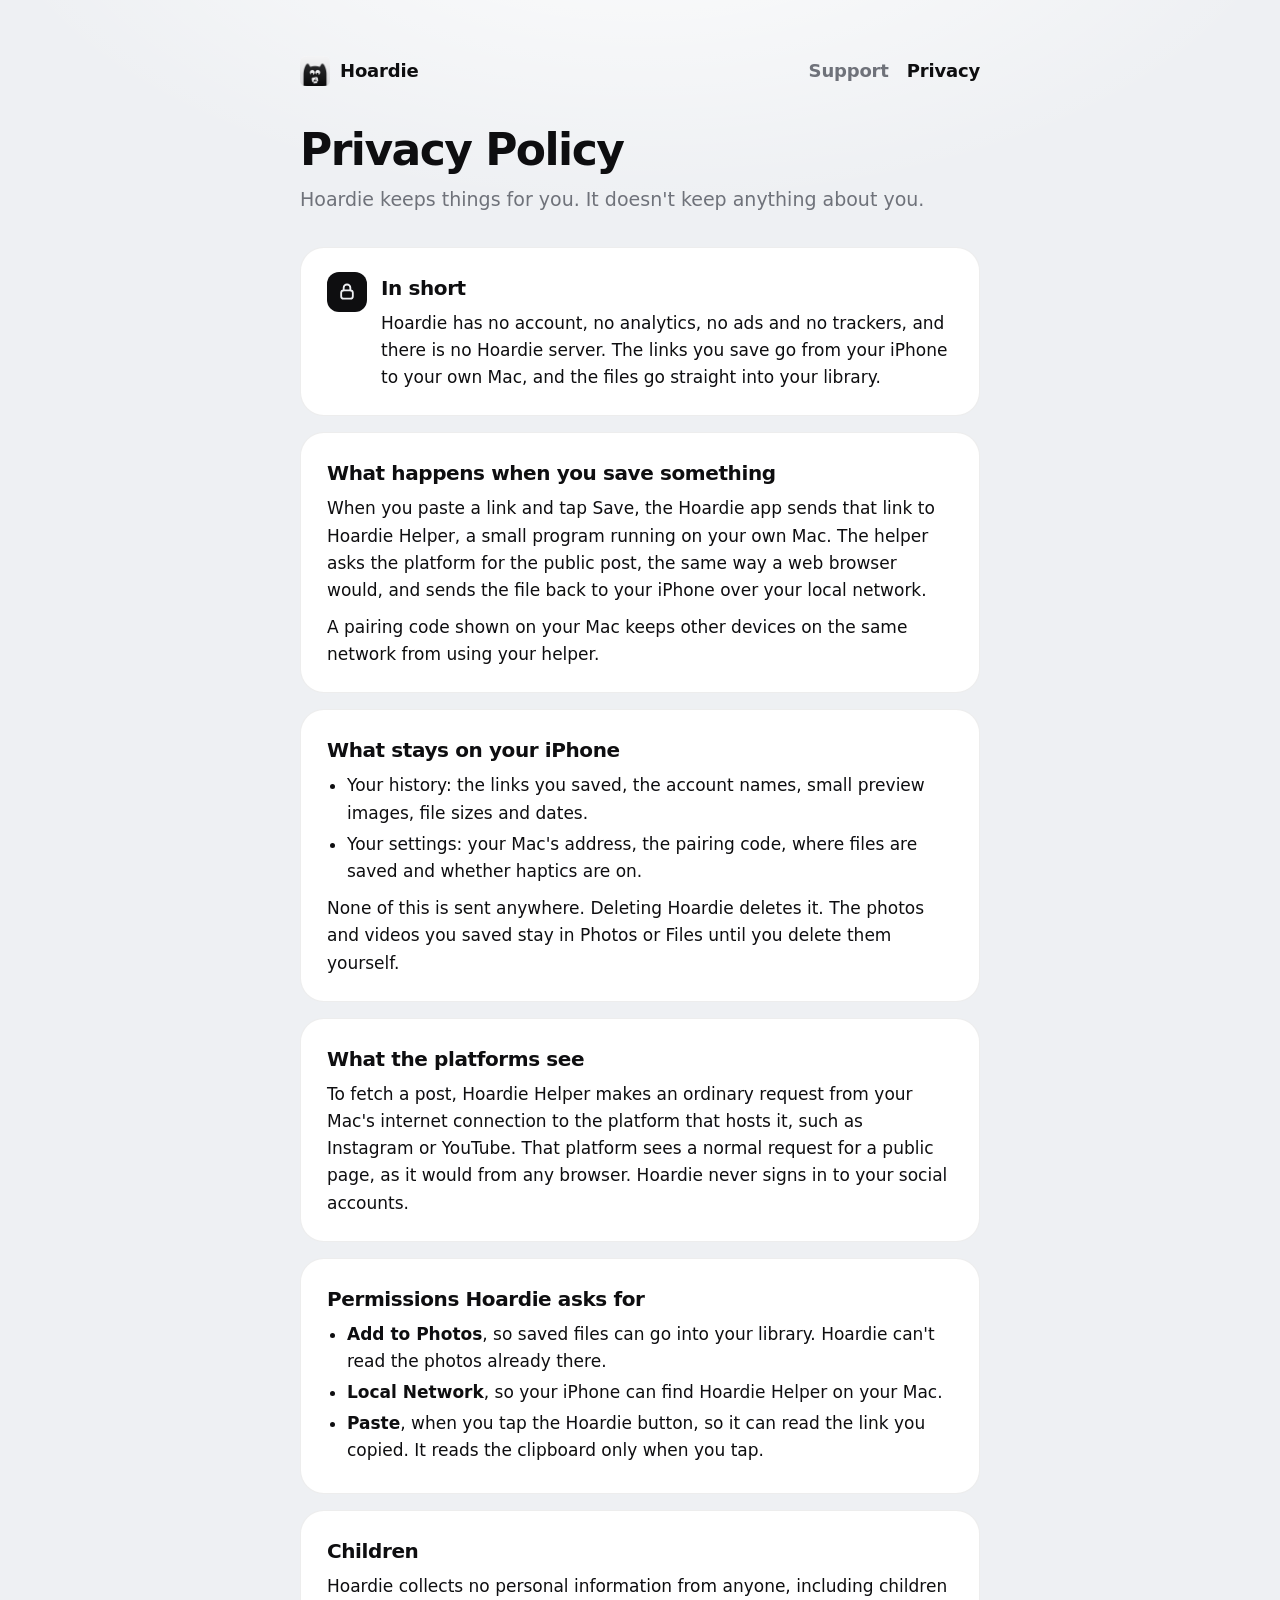
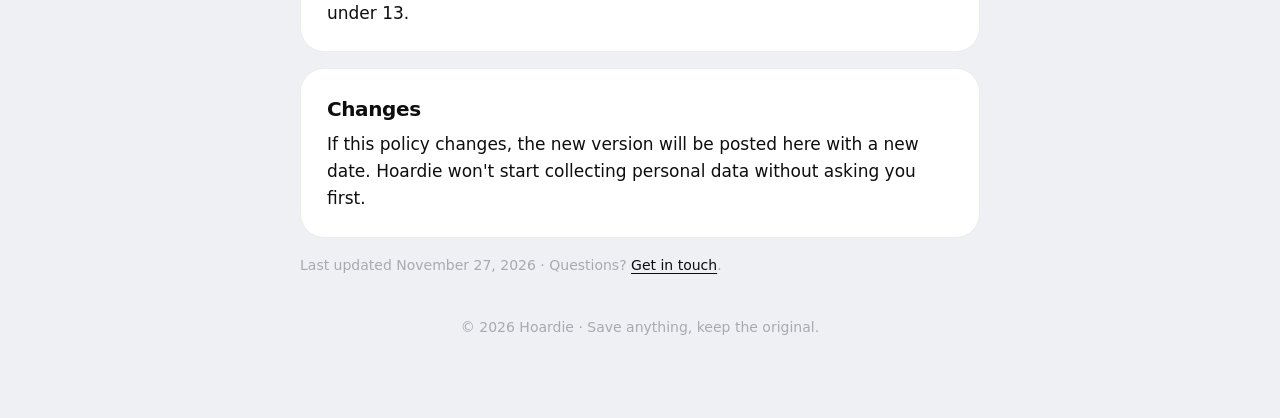
==== privacy.html @ a4700745 "Hoardie website Landing page, privacy policy, film and app screenshots.  Co-Authored-By: Claude Opus" ====
<!doctype html>
<html lang="en">
<head>
<meta charset="utf-8">
<meta name="viewport" content="width=device-width, initial-scale=1, viewport-fit=cover">
<title>Hoardie Privacy Policy</title>
<meta name="description" content="Hoardie has no account, no analytics and no server of its own. Here's what happens when you save something.">
<link rel="stylesheet" href="style.css">
<link rel="icon" href="assets/icon.png">
</head>
<body>
<main>
<header>
  <a href="./"><img src="assets/icon.png" alt=""> Hoardie</a>
  <nav><a href="./#support">Support</a><a href="privacy.html" aria-current="page">Privacy</a></nav>
</header>
<h1>Privacy Policy</h1>
<p class="lede">Hoardie keeps things for you. It doesn't keep anything about you.</p>

<div class="card highlight">
  <div class="badge"><svg viewBox="0 0 24 24" fill="none" stroke="currentColor" stroke-width="2.2" stroke-linecap="round" stroke-linejoin="round"><rect x="5" y="10" width="14" height="10" rx="3"/><path d="M8 10V7a4 4 0 0 1 8 0v3"/></svg></div>
  <div>
    <h2>In short</h2>
    <p>Hoardie has no account, no analytics, no ads and no trackers, and there is no Hoardie server. The links you save go from your iPhone to your own Mac, and the files go straight into your library.</p>
  </div>
</div>

<div class="card">
  <h2>What happens when you save something</h2>
  <p>When you paste a link and tap Save, the Hoardie app sends that link to Hoardie Helper, a small program running on your own Mac. The helper asks the platform for the public post, the same way a web browser would, and sends the file back to your iPhone over your local network.</p>
  <p>A pairing code shown on your Mac keeps other devices on the same network from using your helper.</p>
</div>

<div class="card">
  <h2>What stays on your iPhone</h2>
  <ul>
    <li>Your history: the links you saved, the account names, small preview images, file sizes and dates.</li>
    <li>Your settings: your Mac's address, the pairing code, where files are saved and whether haptics are on.</li>
  </ul>
  <p>None of this is sent anywhere. Deleting Hoardie deletes it. The photos and videos you saved stay in Photos or Files until you delete them yourself.</p>
</div>

<div class="card">
  <h2>What the platforms see</h2>
  <p>To fetch a post, Hoardie Helper makes an ordinary request from your Mac's internet connection to the platform that hosts it, such as Instagram or YouTube. That platform sees a normal request for a public page, as it would from any browser. Hoardie never signs in to your social accounts.</p>
</div>

<div class="card">
  <h2>Permissions Hoardie asks for</h2>
  <ul>
    <li><strong>Add to Photos</strong>, so saved files can go into your library. Hoardie can't read the photos already there.</li>
    <li><strong>Local Network</strong>, so your iPhone can find Hoardie Helper on your Mac.</li>
    <li><strong>Paste</strong>, when you tap the Hoardie button, so it can read the link you copied. It reads the clipboard only when you tap.</li>
  </ul>
</div>

<div class="card">
  <h2>Children</h2>
  <p>Hoardie collects no personal information from anyone, including children under 13.</p>
</div>

<div class="card">
  <h2>Changes</h2>
  <p>If this policy changes, the new version will be posted here with a new date. Hoardie won't start collecting personal data without asking you first.</p>
</div>

<p class="small">Last updated November 27, 2026 · Questions? <a href="https://github.com/haafisw/hoardie/issues/new">Get in touch</a>.</p>
<footer><p class="small">© 2026 Hoardie · Save anything, keep the original.</p></footer>
</main>
</body>
</html>
---- style.css ----
:root {
  --bg: #eef0f3; --card: #ffffff; --ink: #0e0e10; --secondary: #6f727a; --tertiary: #a7aab1;
  --edge: rgba(0,0,0,.07); --glow: rgba(255,255,255,.9);
  color-scheme: light dark;
}
@media (prefers-color-scheme: dark) {
  :root { --bg: #000; --card: #17171a; --ink: #f2f2f4; --secondary: #9c9ea6; --tertiary: #66686f;
          --edge: rgba(255,255,255,.11); --glow: rgba(255,255,255,.07); }
}
* { box-sizing: border-box; margin: 0; padding: 0; }
body {
  background: var(--bg) radial-gradient(60rem 30rem at 50% -8rem, var(--glow), transparent 70%) no-repeat;
  color: var(--ink); font: 17px/1.6 -apple-system, BlinkMacSystemFont, "SF Pro Text", system-ui, sans-serif;
  -webkit-font-smoothing: antialiased; padding: 0 max(16px, env(safe-area-inset-left));
}
main { max-width: 680px; margin: 0 auto; padding: 56px 0 80px; }
header { display: flex; align-items: center; gap: 12px; margin-bottom: 40px; }
header a { color: inherit; text-decoration: none; display: flex; align-items: center; gap: 10px; font-weight: 600; font-size: 18px; letter-spacing: -.01em; }
header img { width: 30px; height: 30px; }
nav { margin-left: auto; display: flex; gap: 18px; font-size: 15px; }
nav a { color: var(--secondary); text-decoration: none; }
nav a[aria-current] { color: var(--ink); font-weight: 600; }
h1 { font-size: clamp(32px, 6vw, 44px); line-height: 1.1; letter-spacing: -.035em; margin-bottom: 10px; }
.lede { color: var(--secondary); font-size: 19px; margin-bottom: 32px; }
.card { background: var(--card); border: 1px solid var(--edge); border-radius: 24px; padding: 24px 26px; margin-bottom: 16px; }
h2 { font-size: 20px; letter-spacing: -.02em; margin-bottom: 6px; }
p + p, ul + p, p + ul { margin-top: 10px; }
ul { padding-left: 20px; }
li { margin: 4px 0; }
.muted { color: var(--secondary); }
.small { font-size: 14px; color: var(--tertiary); }
.highlight { display: flex; gap: 14px; align-items: flex-start; }
.badge { flex: none; width: 40px; height: 40px; border-radius: 12px; display: grid; place-items: center; background: var(--ink); color: var(--bg); }
.badge svg { width: 20px; height: 20px; }
a { color: var(--ink); text-underline-offset: 3px; }
footer { margin-top: 40px; text-align: center; }
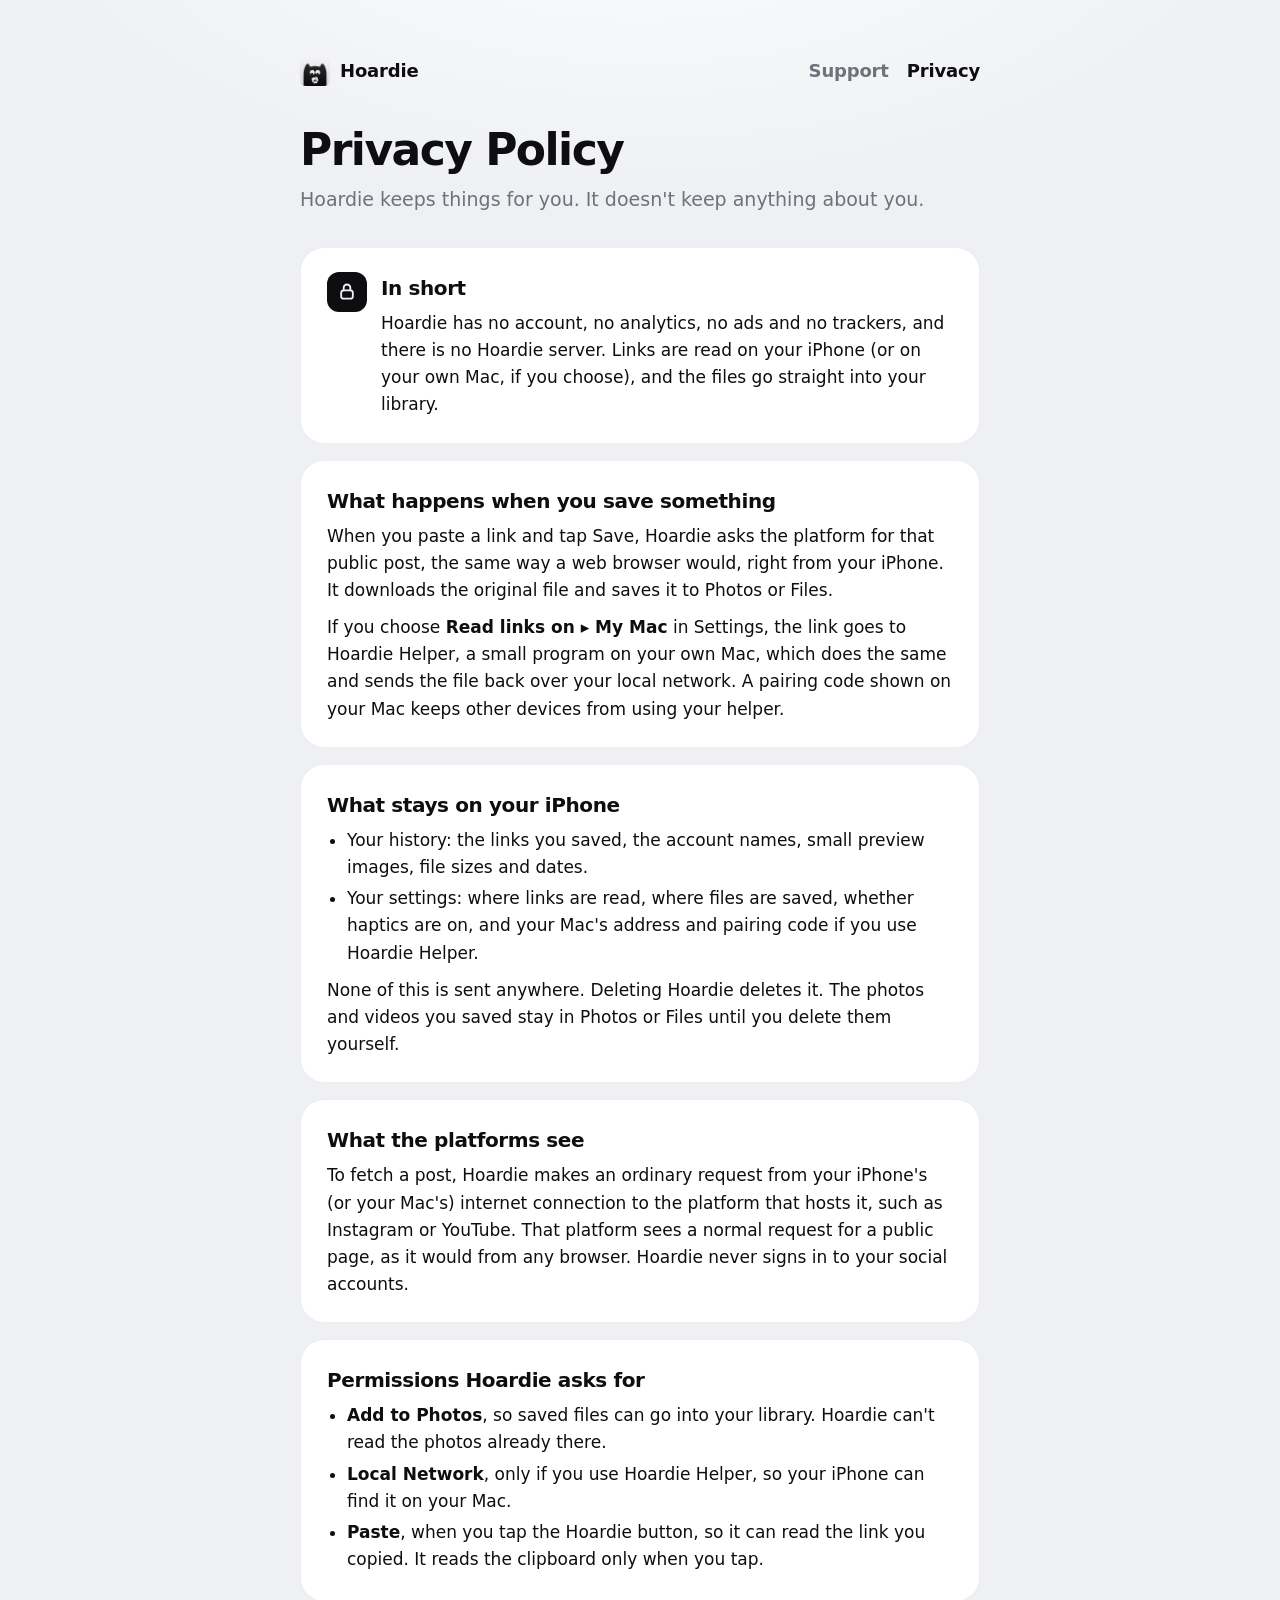
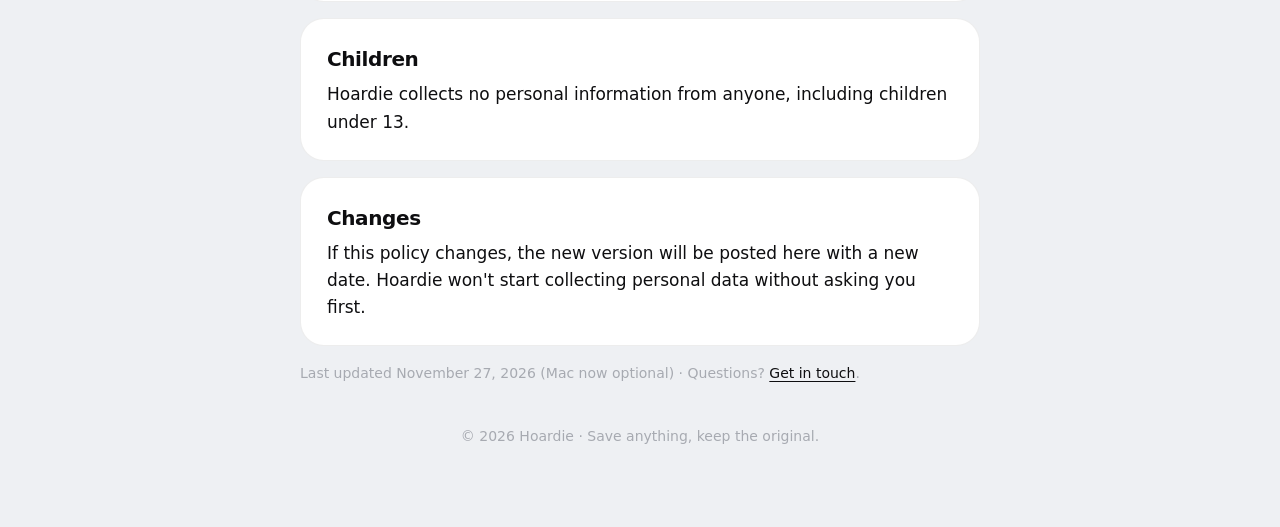
==== commit 1695f3cf: "Make the Mac optional in the site copy Hoardie now reads links on the iPhone itself; Hoardie Helper " ====
--- a/privacy.html
+++ b/privacy.html
@@ -6,7 +6,10 @@
 <title>Hoardie Privacy Policy</title>
 <meta name="description" content="Hoardie has no account, no analytics and no server of its own. Here's what happens when you save something.">
 <link rel="stylesheet" href="style.css">
-<link rel="icon" href="assets/icon.png">
+<link rel="icon" type="image/svg+xml" href="data:image/svg+xml,%3Csvg%20xmlns%3D%22http%3A%2F%2Fwww.w3.org%2F2000%2Fsvg%22%20viewBox%3D%220%200%201024%201024%22%3E%3Cdefs%3E%3ClinearGradient%20id%3D%22b%22%20x1%3D%220%22%20y1%3D%220%22%20x2%3D%220%22%20y2%3D%221%22%3E%3Cstop%20offset%3D%220%22%20stop-color%3D%22%23F5F5F6%22%2F%3E%3Cstop%20offset%3D%221%22%20stop-color%3D%22%23DCDCDF%22%2F%3E%3C%2FlinearGradient%3E%3ClinearGradient%20id%3D%22k%22%20gradientUnits%3D%22userSpaceOnUse%22%20x1%3D%220%22%20y1%3D%22250%22%20x2%3D%220%22%20y2%3D%221024%22%3E%3Cstop%20offset%3D%220%22%20stop-color%3D%22%232B2B2D%22%2F%3E%3Cstop%20offset%3D%221%22%20stop-color%3D%22%230B0B0C%22%2F%3E%3C%2FlinearGradient%3E%3CclipPath%20id%3D%22c%22%3E%3Crect%20width%3D%221024%22%20height%3D%221024%22%20rx%3D%22230%22%2F%3E%3C%2FclipPath%3E%3C%2Fdefs%3E%3Cg%20clip-path%3D%22url%28%23c%29%22%3E%3Crect%20width%3D%221024%22%20height%3D%221024%22%20fill%3D%22url%28%23b%29%22%2F%3E%3Cpath%20d%3D%22M118%2C1024%20L118%2C640%20C118%2C500%20150%2C390%20205%2C300%20C232%2C256%20284%2C250%20306%2C292%20C326%2C330%20340%2C360%20360%2C370%20C410%2C352%20460%2C344%20512%2C344%20C564%2C344%20614%2C352%20664%2C370%20C684%2C360%20698%2C330%20718%2C292%20C740%2C250%20792%2C256%20819%2C300%20C874%2C390%20906%2C500%20906%2C640%20L906%2C1024%20Z%22%20fill%3D%22url%28%23k%29%22%2F%3E%3Ccircle%20cx%3D%22420%22%20cy%3D%22560%22%20r%3D%2282%22%20fill%3D%22%23EDEDEF%22%2F%3E%3Ccircle%20cx%3D%22604%22%20cy%3D%22560%22%20r%3D%2282%22%20fill%3D%22%23EDEDEF%22%2F%3E%3Ccircle%20cx%3D%22412%22%20cy%3D%22610%22%20r%3D%2236%22%20fill%3D%22%23121213%22%2F%3E%3Ccircle%20cx%3D%22596%22%20cy%3D%22610%22%20r%3D%2236%22%20fill%3D%22%23121213%22%2F%3E%3Cg%20transform%3D%22rotate%28-9%20512%20829%29%22%3E%3Crect%20x%3D%22409%22%20y%3D%22726%22%20width%3D%22206%22%20height%3D%22206%22%20rx%3D%2244%22%20fill%3D%22%23F2F2F4%22%2F%3E%3Ccircle%20cx%3D%22545%22%20cy%3D%22790%22%20r%3D%2216%22%20fill%3D%22%23121213%22%2F%3E%3Cpath%20d%3D%22M456%2C860%20L495%2C810%20L528%2C847%20L545%2C829%20L564%2C860%20Z%22%20fill%3D%22%23121213%22%20stroke%3D%22%23121213%22%20stroke-width%3D%2212%22%20stroke-linejoin%3D%22round%22%2F%3E%3Cellipse%20cx%3D%22411%22%20cy%3D%22911%22%20rx%3D%2244%22%20ry%3D%2237%22%20fill%3D%22url%28%23k%29%22%20transform%3D%22rotate%28-24%20411%20911%29%22%2F%3E%3Cellipse%20cx%3D%22613%22%20cy%3D%22911%22%20rx%3D%2244%22%20ry%3D%2237%22%20fill%3D%22url%28%23k%29%22%20transform%3D%22rotate%2824%20613%20911%29%22%2F%3E%3C%2Fg%3E%3C%2Fg%3E%3C%2Fsvg%3E">
+<link rel="icon" type="image/png" sizes="64x64" href="assets/favicon-64.png">
+<link rel="icon" type="image/png" sizes="32x32" href="assets/favicon-32.png">
+<link rel="apple-touch-icon" href="assets/apple-touch-icon.png">
 </head>
 <body>
 <main>
@@ -21,35 +24,35 @@
   <div class="badge"><svg viewBox="0 0 24 24" fill="none" stroke="currentColor" stroke-width="2.2" stroke-linecap="round" stroke-linejoin="round"><rect x="5" y="10" width="14" height="10" rx="3"/><path d="M8 10V7a4 4 0 0 1 8 0v3"/></svg></div>
   <div>
     <h2>In short</h2>
-    <p>Hoardie has no account, no analytics, no ads and no trackers, and there is no Hoardie server. The links you save go from your iPhone to your own Mac, and the files go straight into your library.</p>
+    <p>Hoardie has no account, no analytics, no ads and no trackers, and there is no Hoardie server. Links are read on your iPhone (or on your own Mac, if you choose), and the files go straight into your library.</p>
   </div>
 </div>
 
 <div class="card">
   <h2>What happens when you save something</h2>
-  <p>When you paste a link and tap Save, the Hoardie app sends that link to Hoardie Helper, a small program running on your own Mac. The helper asks the platform for the public post, the same way a web browser would, and sends the file back to your iPhone over your local network.</p>
-  <p>A pairing code shown on your Mac keeps other devices on the same network from using your helper.</p>
+  <p>When you paste a link and tap Save, Hoardie asks the platform for that public post, the same way a web browser would, right from your iPhone. It downloads the original file and saves it to Photos or Files.</p>
+  <p>If you choose <strong>Read links on ▸ My Mac</strong> in Settings, the link goes to Hoardie Helper, a small program on your own Mac, which does the same and sends the file back over your local network. A pairing code shown on your Mac keeps other devices from using your helper.</p>
 </div>
 
 <div class="card">
   <h2>What stays on your iPhone</h2>
   <ul>
     <li>Your history: the links you saved, the account names, small preview images, file sizes and dates.</li>
-    <li>Your settings: your Mac's address, the pairing code, where files are saved and whether haptics are on.</li>
+    <li>Your settings: where links are read, where files are saved, whether haptics are on, and your Mac's address and pairing code if you use Hoardie Helper.</li>
   </ul>
   <p>None of this is sent anywhere. Deleting Hoardie deletes it. The photos and videos you saved stay in Photos or Files until you delete them yourself.</p>
 </div>
 
 <div class="card">
   <h2>What the platforms see</h2>
-  <p>To fetch a post, Hoardie Helper makes an ordinary request from your Mac's internet connection to the platform that hosts it, such as Instagram or YouTube. That platform sees a normal request for a public page, as it would from any browser. Hoardie never signs in to your social accounts.</p>
+  <p>To fetch a post, Hoardie makes an ordinary request from your iPhone's (or your Mac's) internet connection to the platform that hosts it, such as Instagram or YouTube. That platform sees a normal request for a public page, as it would from any browser. Hoardie never signs in to your social accounts.</p>
 </div>
 
 <div class="card">
   <h2>Permissions Hoardie asks for</h2>
   <ul>
     <li><strong>Add to Photos</strong>, so saved files can go into your library. Hoardie can't read the photos already there.</li>
-    <li><strong>Local Network</strong>, so your iPhone can find Hoardie Helper on your Mac.</li>
+    <li><strong>Local Network</strong>, only if you use Hoardie Helper, so your iPhone can find it on your Mac.</li>
     <li><strong>Paste</strong>, when you tap the Hoardie button, so it can read the link you copied. It reads the clipboard only when you tap.</li>
   </ul>
 </div>
@@ -64,7 +67,7 @@
   <p>If this policy changes, the new version will be posted here with a new date. Hoardie won't start collecting personal data without asking you first.</p>
 </div>
 
-<p class="small">Last updated November 27, 2026 · Questions? <a href="https://github.com/haafisw/hoardie/issues/new">Get in touch</a>.</p>
+<p class="small">Last updated November 27, 2026 (Mac now optional) · Questions? <a href="https://github.com/haafisw/hoardie/issues/new">Get in touch</a>.</p>
 <footer><p class="small">© 2026 Hoardie · Save anything, keep the original.</p></footer>
 </main>
 </body>
